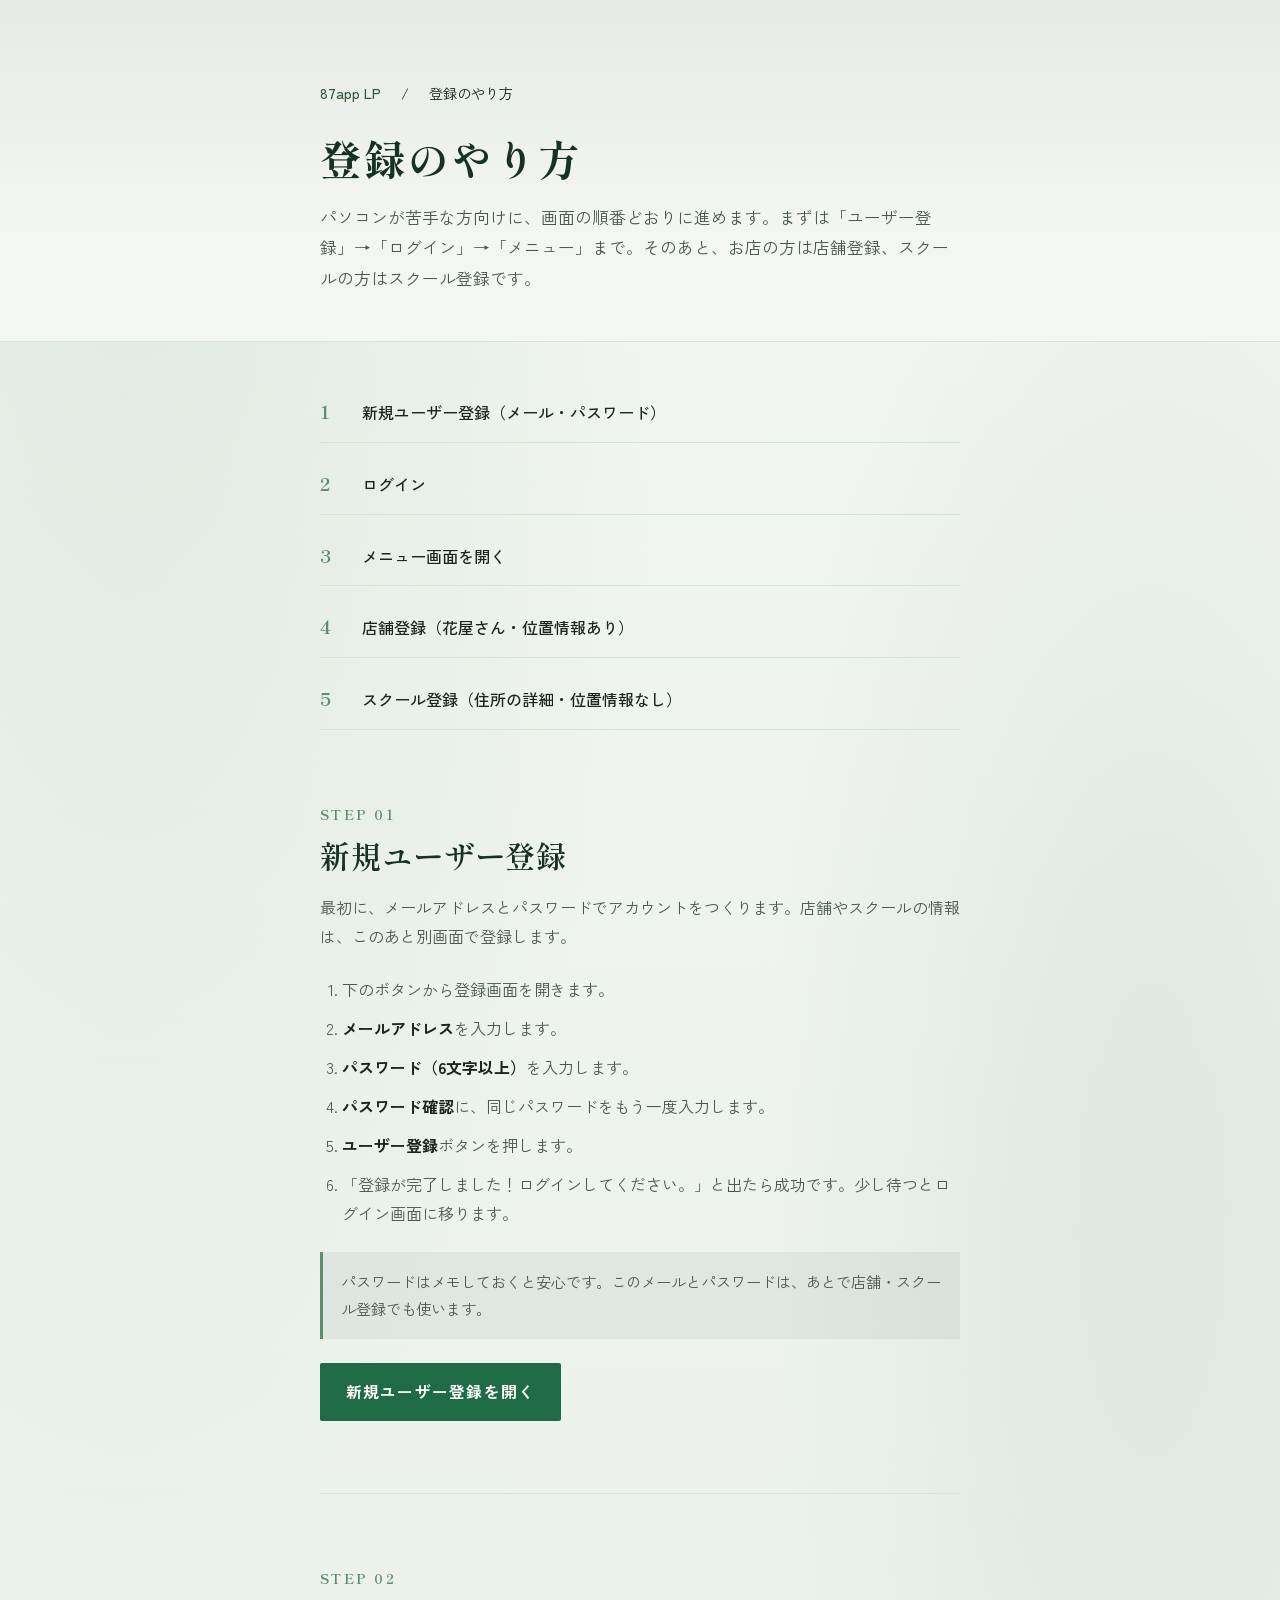
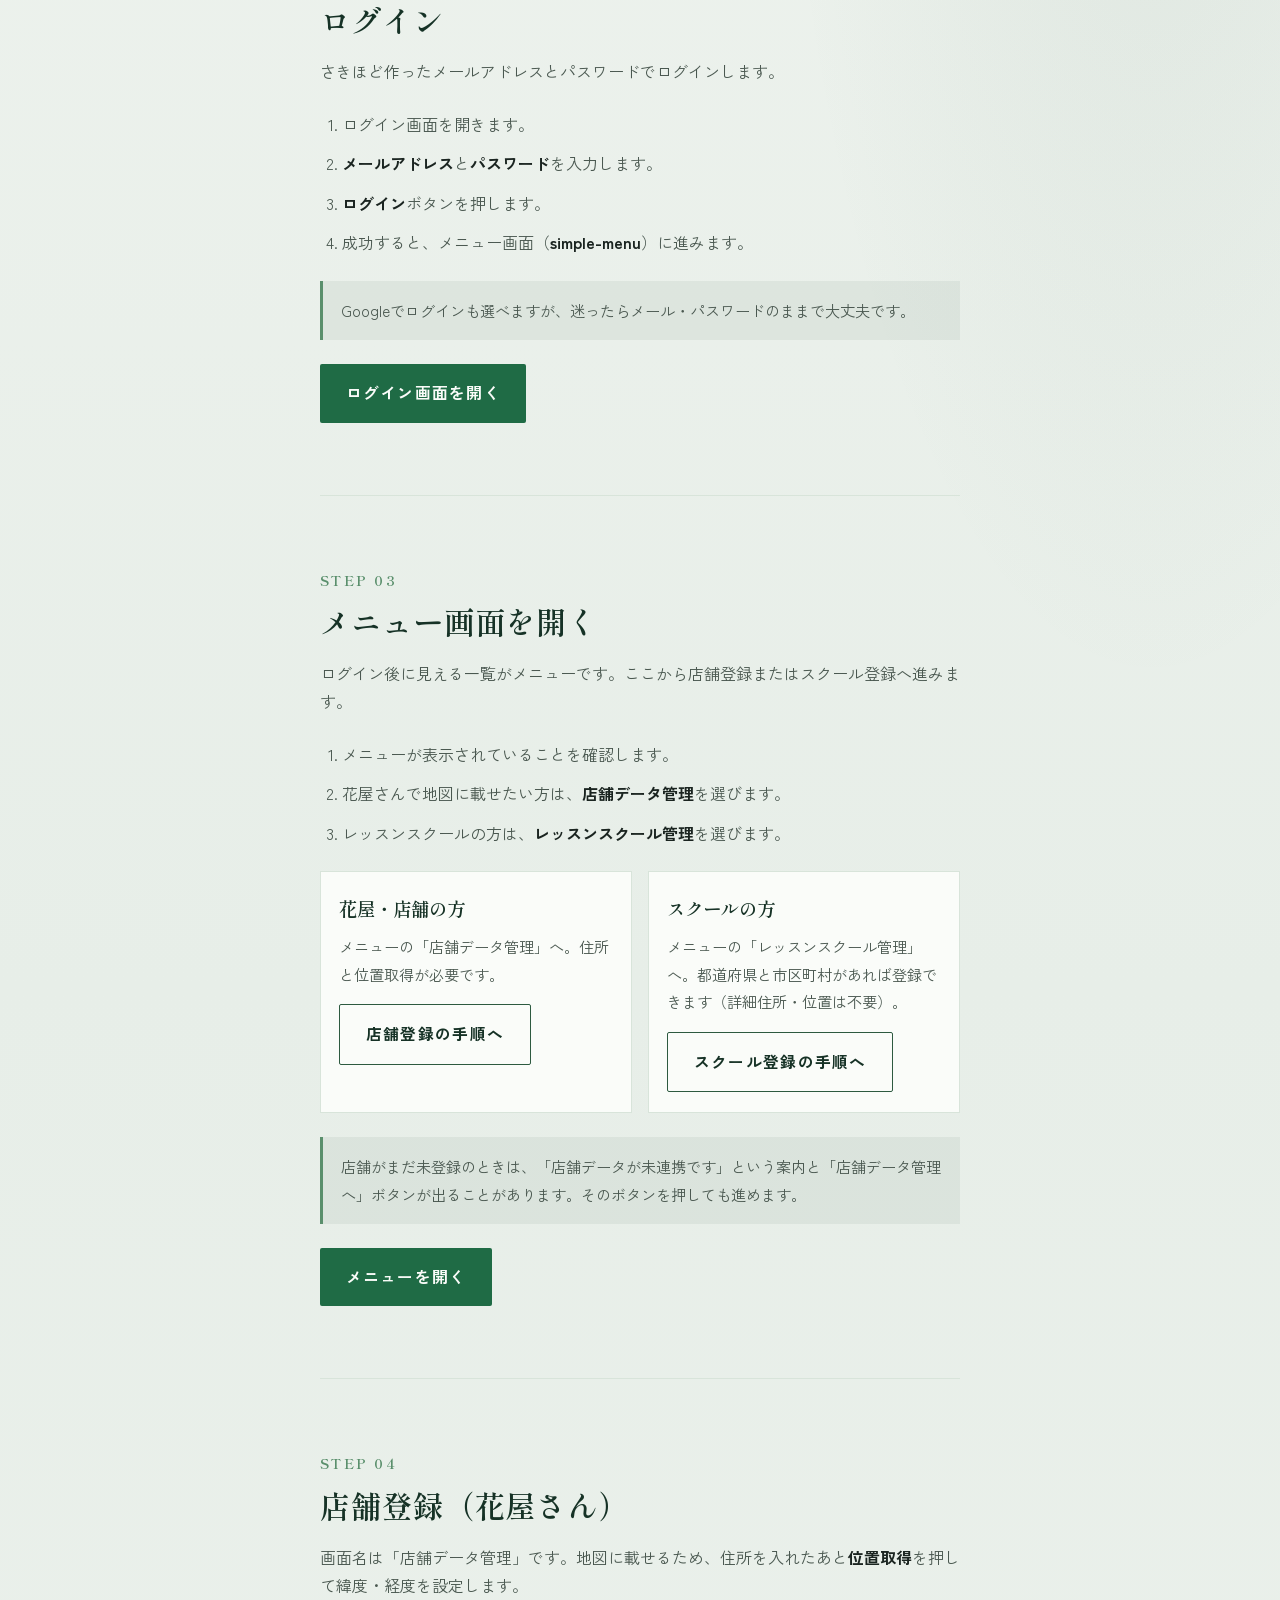
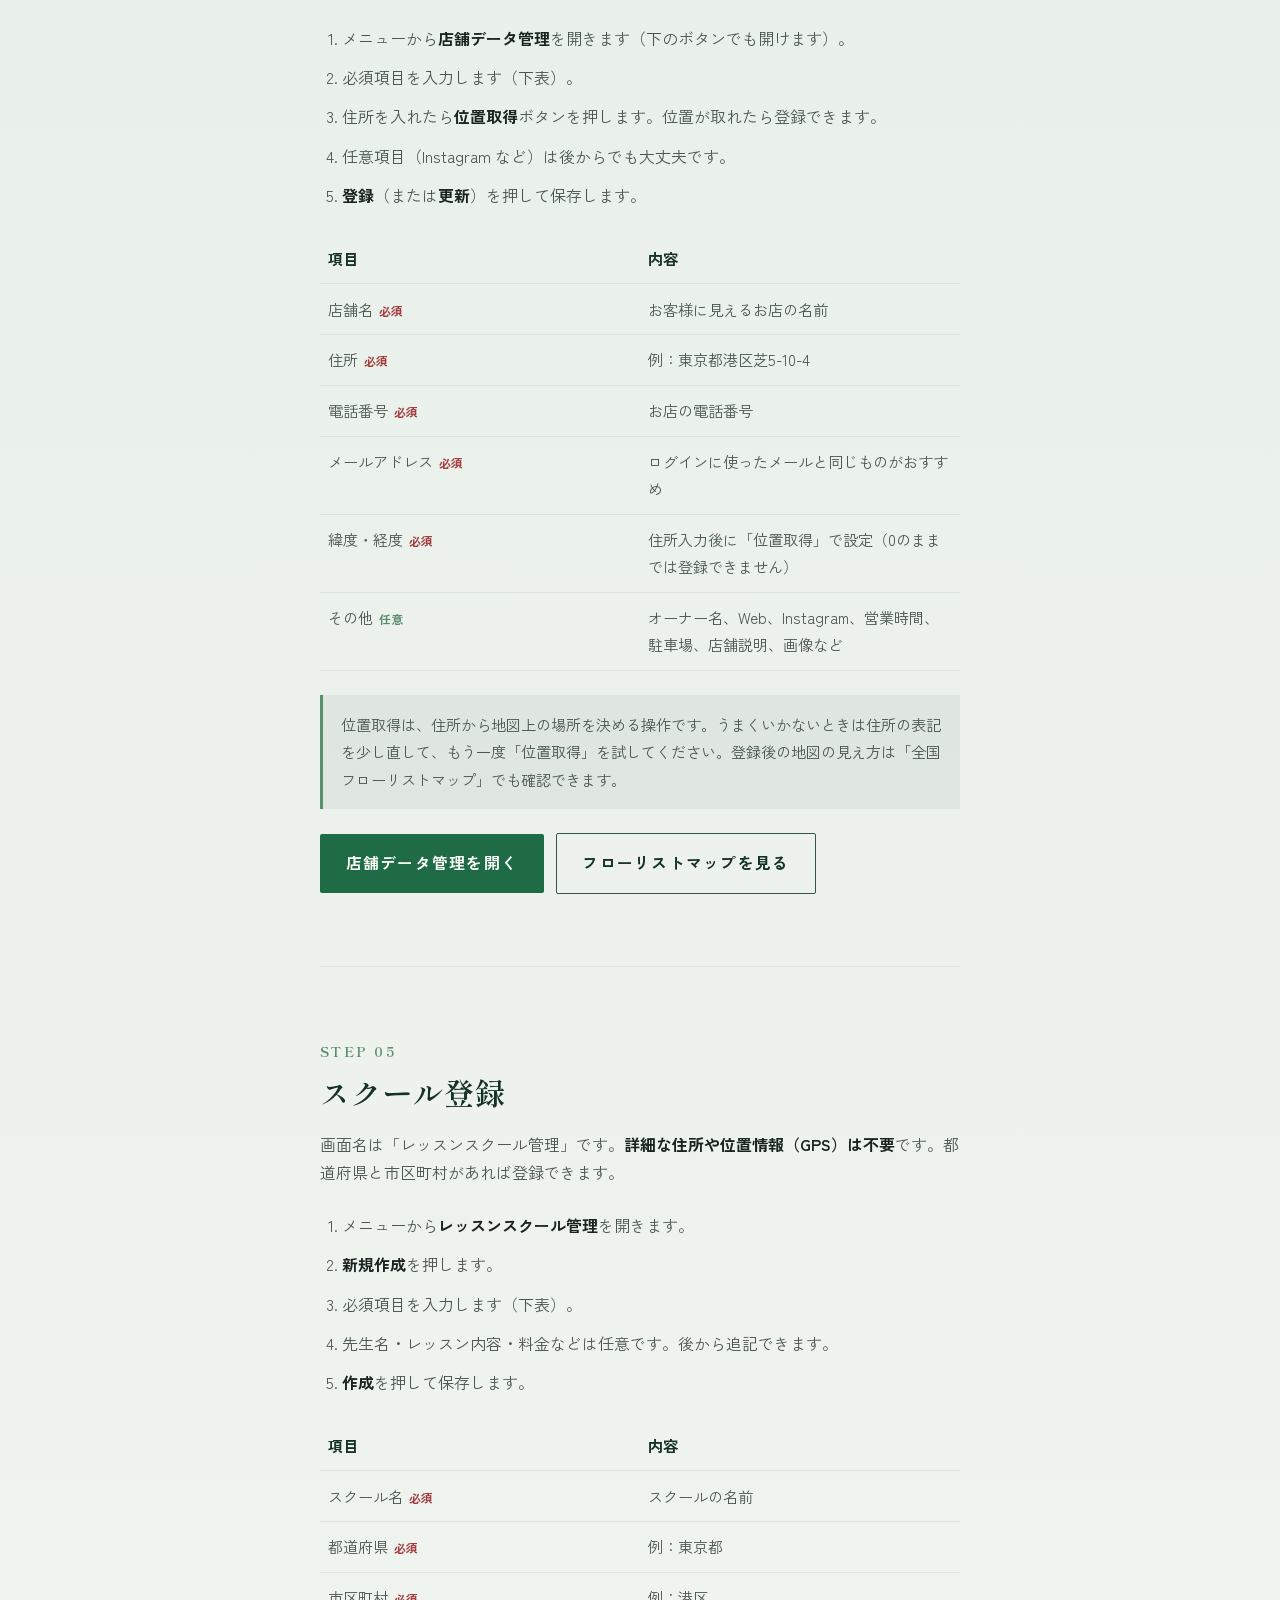
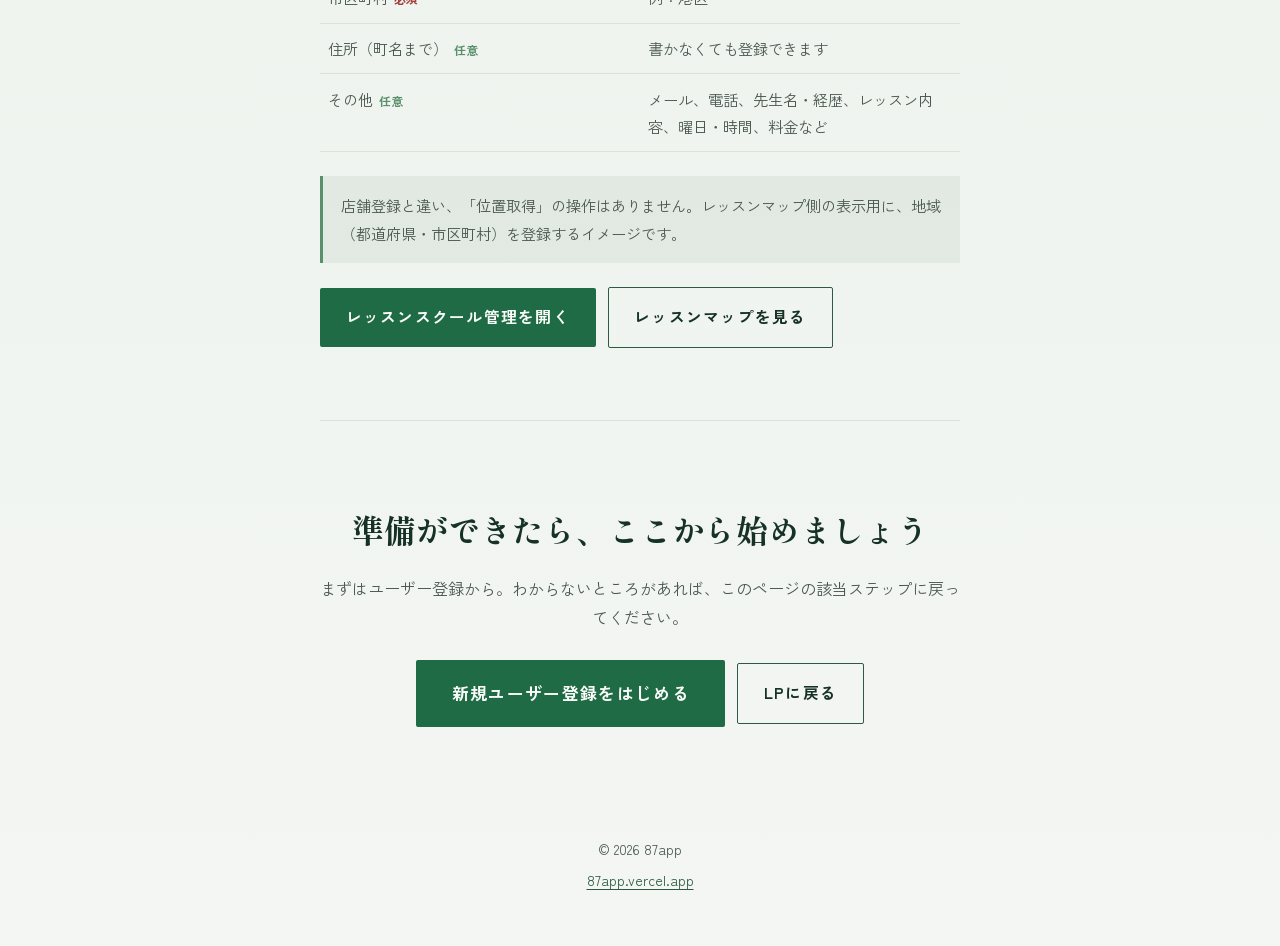
==== guide.html @ 414e5a06 "Add beginner-friendly registration guide page. Document signup, login, menu, store (with location), " ====
<!DOCTYPE html>
<html lang="ja">
<head>
  <meta charset="UTF-8">
  <meta name="viewport" content="width=device-width, initial-scale=1.0">
  <title>登録のやり方 — 87app</title>
  <meta name="description" content="87appの新規ユーザー登録、ログイン、店舗登録・スクール登録の手順を、画面の順番どおりにわかりやすく案内します。">
  <link rel="preconnect" href="https://fonts.googleapis.com">
  <link rel="preconnect" href="https://fonts.gstatic.com" crossorigin>
  <link href="https://fonts.googleapis.com/css2?family=Shippori+Mincho:wght@500;600;700&family=Zen+Kaku+Gothic+New:wght@400;500;700&display=swap" rel="stylesheet">
  <link rel="stylesheet" href="styles.css">
  <style>
    .guide-hero {
      padding: clamp(3rem, 8vw, 5rem) 0 clamp(2rem, 5vw, 3rem);
      background:
        linear-gradient(180deg, rgba(22, 50, 38, 0.06), transparent 70%),
        var(--paper);
      border-bottom: 1px solid var(--green-mist);
    }

    .guide-hero__inner {
      width: min(100% - 2.5rem, var(--max));
      margin: 0 auto;
    }

    .guide-nav {
      display: flex;
      flex-wrap: wrap;
      gap: 0.75rem 1.25rem;
      margin-bottom: 1.5rem;
      font-size: 0.9rem;
    }

    .guide-nav a {
      color: var(--green-mid);
      text-decoration: none;
      font-weight: 500;
    }

    .guide-nav a:hover {
      text-decoration: underline;
      text-underline-offset: 3px;
    }

    .guide-hero h1 {
      font-family: var(--font-display);
      font-size: clamp(1.8rem, 5vw, 2.6rem);
      font-weight: 700;
      color: var(--green-deep);
      letter-spacing: 0.04em;
      line-height: 1.35;
      margin: 0 0 1rem;
    }

    .guide-hero p {
      margin: 0;
      color: var(--ink-soft);
      font-size: 1.05rem;
    }

    .toc {
      width: min(100% - 2.5rem, var(--max));
      margin: 0 auto;
      padding: 2.5rem 0 0;
    }

    .toc ol {
      list-style: none;
      margin: 0;
      padding: 0;
      display: grid;
      gap: 0.65rem;
    }

    .toc a {
      display: flex;
      align-items: baseline;
      gap: 0.85rem;
      padding: 0.85rem 0;
      text-decoration: none;
      color: var(--ink);
      border-bottom: 1px solid var(--green-mist);
      font-weight: 500;
      transition: color 0.2s ease;
    }

    .toc a:hover {
      color: var(--green-mid);
    }

    .toc__num {
      font-family: var(--font-display);
      font-size: 1.15rem;
      font-weight: 700;
      color: var(--green-soft);
      min-width: 1.75rem;
    }

    .step {
      width: min(100% - 2.5rem, var(--max));
      margin: 0 auto;
      padding: clamp(3rem, 8vw, 4.5rem) 0;
      border-bottom: 1px solid var(--green-mist);
      scroll-margin-top: 1.5rem;
    }

    .step:last-of-type {
      border-bottom: none;
    }

    .step__num {
      font-family: var(--font-display);
      font-size: 0.85rem;
      font-weight: 700;
      letter-spacing: 0.18em;
      color: var(--green-soft);
      margin: 0 0 0.5rem;
    }

    .step__title {
      font-family: var(--font-display);
      font-size: clamp(1.45rem, 3.5vw, 1.9rem);
      font-weight: 600;
      color: var(--green-deep);
      letter-spacing: 0.03em;
      margin: 0 0 1rem;
      line-height: 1.4;
    }

    .step__lead {
      margin: 0 0 1.5rem;
      color: var(--ink-soft);
    }

    .step ol,
    .step ul {
      margin: 0 0 1.5rem;
      padding-left: 1.35rem;
      color: var(--ink-soft);
    }

    .step li {
      margin-bottom: 0.65rem;
    }

    .step li:last-child {
      margin-bottom: 0;
    }

    .step strong {
      color: var(--ink);
      font-weight: 700;
    }

    .note {
      margin: 0 0 1.5rem;
      padding: 1rem 1.15rem;
      background: rgba(45, 90, 64, 0.07);
      border-left: 3px solid var(--green-soft);
      color: var(--ink-soft);
      font-size: 0.95rem;
    }

    .note p {
      margin: 0;
    }

    .field-table {
      width: 100%;
      border-collapse: collapse;
      margin: 0 0 1.5rem;
      font-size: 0.95rem;
    }

    .field-table th,
    .field-table td {
      text-align: left;
      padding: 0.7rem 0.5rem;
      border-bottom: 1px solid var(--green-mist);
      vertical-align: top;
    }

    .field-table th {
      font-weight: 700;
      color: var(--green-deep);
      width: 38%;
    }

    .field-table td {
      color: var(--ink-soft);
    }

    .req {
      display: inline-block;
      margin-left: 0.35rem;
      font-size: 0.75rem;
      font-weight: 700;
      letter-spacing: 0.04em;
      color: #a13d3d;
    }

    .opt {
      display: inline-block;
      margin-left: 0.35rem;
      font-size: 0.75rem;
      font-weight: 700;
      letter-spacing: 0.04em;
      color: var(--green-soft);
    }

    .branch {
      display: grid;
      gap: 1rem;
      margin: 1.5rem 0;
    }

    @media (min-width: 640px) {
      .branch {
        grid-template-columns: 1fr 1fr;
      }
    }

    .branch__card {
      padding: 1.25rem 1.15rem;
      background: var(--white);
      border: 1px solid var(--green-mist);
    }

    .branch__card h3 {
      font-family: var(--font-display);
      font-size: 1.15rem;
      font-weight: 600;
      color: var(--green-deep);
      margin: 0 0 0.5rem;
    }

    .branch__card p {
      margin: 0 0 1rem;
      color: var(--ink-soft);
      font-size: 0.95rem;
    }

    .step__actions {
      display: flex;
      flex-wrap: wrap;
      gap: 0.75rem;
      align-items: center;
    }

    .guide-cta {
      width: min(100% - 2.5rem, var(--max));
      margin: 0 auto;
      padding: clamp(3rem, 8vw, 5rem) 0 4rem;
      text-align: center;
    }

    .guide-cta h2 {
      font-family: var(--font-display);
      font-size: clamp(1.5rem, 4vw, 2rem);
      color: var(--green-deep);
      margin: 0 0 1rem;
    }

    .guide-cta p {
      margin: 0 0 1.75rem;
      color: var(--ink-soft);
    }
  </style>
</head>
<body>
  <header class="guide-hero">
    <div class="guide-hero__inner">
      <nav class="guide-nav" aria-label="パンくず">
        <a href="index.html">87app LP</a>
        <span aria-hidden="true">/</span>
        <span>登録のやり方</span>
      </nav>
      <h1>登録のやり方</h1>
      <p>パソコンが苦手な方向けに、画面の順番どおりに進めます。まずは「ユーザー登録」→「ログイン」→「メニュー」まで。そのあと、お店の方は店舗登録、スクールの方はスクール登録です。</p>
    </div>
  </header>

  <nav class="toc" aria-label="目次">
    <ol>
      <li><a href="#step1"><span class="toc__num">1</span>新規ユーザー登録（メール・パスワード）</a></li>
      <li><a href="#step2"><span class="toc__num">2</span>ログイン</a></li>
      <li><a href="#step3"><span class="toc__num">3</span>メニュー画面を開く</a></li>
      <li><a href="#step4"><span class="toc__num">4</span>店舗登録（花屋さん・位置情報あり）</a></li>
      <li><a href="#step5"><span class="toc__num">5</span>スクール登録（住所の詳細・位置情報なし）</a></li>
    </ol>
  </nav>

  <main>
    <section class="step" id="step1">
      <p class="step__num">STEP 01</p>
      <h2 class="step__title">新規ユーザー登録</h2>
      <p class="step__lead">最初に、メールアドレスとパスワードでアカウントをつくります。店舗やスクールの情報は、このあと別画面で登録します。</p>
      <ol>
        <li>下のボタンから登録画面を開きます。</li>
        <li><strong>メールアドレス</strong>を入力します。</li>
        <li><strong>パスワード（6文字以上）</strong>を入力します。</li>
        <li><strong>パスワード確認</strong>に、同じパスワードをもう一度入力します。</li>
        <li><strong>ユーザー登録</strong>ボタンを押します。</li>
        <li>「登録が完了しました！ログインしてください。」と出たら成功です。少し待つとログイン画面に移ります。</li>
      </ol>
      <div class="note">
        <p>パスワードはメモしておくと安心です。このメールとパスワードは、あとで店舗・スクール登録でも使います。</p>
      </div>
      <div class="step__actions">
        <a class="btn btn--primary" href="https://87app.vercel.app/simple-signup" target="_blank" rel="noopener noreferrer">新規ユーザー登録を開く</a>
      </div>
    </section>

    <section class="step" id="step2">
      <p class="step__num">STEP 02</p>
      <h2 class="step__title">ログイン</h2>
      <p class="step__lead">さきほど作ったメールアドレスとパスワードでログインします。</p>
      <ol>
        <li>ログイン画面を開きます。</li>
        <li><strong>メールアドレス</strong>と<strong>パスワード</strong>を入力します。</li>
        <li><strong>ログイン</strong>ボタンを押します。</li>
        <li>成功すると、メニュー画面（<strong>simple-menu</strong>）に進みます。</li>
      </ol>
      <div class="note">
        <p>Googleでログインも選べますが、迷ったらメール・パスワードのままで大丈夫です。</p>
      </div>
      <div class="step__actions">
        <a class="btn btn--primary" href="https://87app.vercel.app/simple-login" target="_blank" rel="noopener noreferrer">ログイン画面を開く</a>
      </div>
    </section>

    <section class="step" id="step3">
      <p class="step__num">STEP 03</p>
      <h2 class="step__title">メニュー画面を開く</h2>
      <p class="step__lead">ログイン後に見える一覧がメニューです。ここから店舗登録またはスクール登録へ進みます。</p>
      <ol>
        <li>メニューが表示されていることを確認します。</li>
        <li>花屋さんで地図に載せたい方は、<strong>店舗データ管理</strong>を選びます。</li>
        <li>レッスンスクールの方は、<strong>レッスンスクール管理</strong>を選びます。</li>
      </ol>
      <div class="branch">
        <div class="branch__card">
          <h3>花屋・店舗の方</h3>
          <p>メニューの「店舗データ管理」へ。住所と位置取得が必要です。</p>
          <a class="btn btn--secondary" href="#step4">店舗登録の手順へ</a>
        </div>
        <div class="branch__card">
          <h3>スクールの方</h3>
          <p>メニューの「レッスンスクール管理」へ。都道府県と市区町村があれば登録できます（詳細住所・位置は不要）。</p>
          <a class="btn btn--secondary" href="#step5">スクール登録の手順へ</a>
        </div>
      </div>
      <div class="note">
        <p>店舗がまだ未登録のときは、「店舗データが未連携です」という案内と「店舗データ管理へ」ボタンが出ることがあります。そのボタンを押しても進めます。</p>
      </div>
      <div class="step__actions">
        <a class="btn btn--primary" href="https://87app.vercel.app/simple-menu" target="_blank" rel="noopener noreferrer">メニューを開く</a>
      </div>
    </section>

    <section class="step" id="step4">
      <p class="step__num">STEP 04</p>
      <h2 class="step__title">店舗登録（花屋さん）</h2>
      <p class="step__lead">画面名は「店舗データ管理」です。地図に載せるため、住所を入れたあと<strong>位置取得</strong>を押して緯度・経度を設定します。</p>
      <ol>
        <li>メニューから<strong>店舗データ管理</strong>を開きます（下のボタンでも開けます）。</li>
        <li>必須項目を入力します（下表）。</li>
        <li>住所を入れたら<strong>位置取得</strong>ボタンを押します。位置が取れたら登録できます。</li>
        <li>任意項目（Instagram など）は後からでも大丈夫です。</li>
        <li><strong>登録</strong>（または<strong>更新</strong>）を押して保存します。</li>
      </ol>
      <table class="field-table">
        <thead>
          <tr>
            <th>項目</th>
            <th>内容</th>
          </tr>
        </thead>
        <tbody>
          <tr>
            <td>店舗名<span class="req">必須</span></td>
            <td>お客様に見えるお店の名前</td>
          </tr>
          <tr>
            <td>住所<span class="req">必須</span></td>
            <td>例：東京都港区芝5-10-4</td>
          </tr>
          <tr>
            <td>電話番号<span class="req">必須</span></td>
            <td>お店の電話番号</td>
          </tr>
          <tr>
            <td>メールアドレス<span class="req">必須</span></td>
            <td>ログインに使ったメールと同じものがおすすめ</td>
          </tr>
          <tr>
            <td>緯度・経度<span class="req">必須</span></td>
            <td>住所入力後に「位置取得」で設定（0のままでは登録できません）</td>
          </tr>
          <tr>
            <td>その他<span class="opt">任意</span></td>
            <td>オーナー名、Web、Instagram、営業時間、駐車場、店舗説明、画像など</td>
          </tr>
        </tbody>
      </table>
      <div class="note">
        <p>位置取得は、住所から地図上の場所を決める操作です。うまくいかないときは住所の表記を少し直して、もう一度「位置取得」を試してください。登録後の地図の見え方は「全国フローリストマップ」でも確認できます。</p>
      </div>
      <div class="step__actions">
        <a class="btn btn--primary" href="https://87app.vercel.app/store-registration" target="_blank" rel="noopener noreferrer">店舗データ管理を開く</a>
        <a class="btn btn--secondary" href="https://87app.vercel.app/florist-map" target="_blank" rel="noopener noreferrer">フローリストマップを見る</a>
      </div>
    </section>

    <section class="step" id="step5">
      <p class="step__num">STEP 05</p>
      <h2 class="step__title">スクール登録</h2>
      <p class="step__lead">画面名は「レッスンスクール管理」です。<strong>詳細な住所や位置情報（GPS）は不要</strong>です。都道府県と市区町村があれば登録できます。</p>
      <ol>
        <li>メニューから<strong>レッスンスクール管理</strong>を開きます。</li>
        <li><strong>新規作成</strong>を押します。</li>
        <li>必須項目を入力します（下表）。</li>
        <li>先生名・レッスン内容・料金などは任意です。後から追記できます。</li>
        <li><strong>作成</strong>を押して保存します。</li>
      </ol>
      <table class="field-table">
        <thead>
          <tr>
            <th>項目</th>
            <th>内容</th>
          </tr>
        </thead>
        <tbody>
          <tr>
            <td>スクール名<span class="req">必須</span></td>
            <td>スクールの名前</td>
          </tr>
          <tr>
            <td>都道府県<span class="req">必須</span></td>
            <td>例：東京都</td>
          </tr>
          <tr>
            <td>市区町村<span class="req">必須</span></td>
            <td>例：港区</td>
          </tr>
          <tr>
            <td>住所（町名まで）<span class="opt">任意</span></td>
            <td>書かなくても登録できます</td>
          </tr>
          <tr>
            <td>その他<span class="opt">任意</span></td>
            <td>メール、電話、先生名・経歴、レッスン内容、曜日・時間、料金など</td>
          </tr>
        </tbody>
      </table>
      <div class="note">
        <p>店舗登録と違い、「位置取得」の操作はありません。レッスンマップ側の表示用に、地域（都道府県・市区町村）を登録するイメージです。</p>
      </div>
      <div class="step__actions">
        <a class="btn btn--primary" href="https://87app.vercel.app/lesson-school-management" target="_blank" rel="noopener noreferrer">レッスンスクール管理を開く</a>
        <a class="btn btn--secondary" href="https://87app.vercel.app/flower-lesson-map" target="_blank" rel="noopener noreferrer">レッスンマップを見る</a>
      </div>
    </section>

    <section class="guide-cta">
      <h2>準備ができたら、ここから始めましょう</h2>
      <p>まずはユーザー登録から。わからないところがあれば、このページの該当ステップに戻ってください。</p>
      <div class="step__actions" style="justify-content: center;">
        <a class="btn btn--primary btn--large" href="https://87app.vercel.app/simple-signup" target="_blank" rel="noopener noreferrer">新規ユーザー登録をはじめる</a>
        <a class="btn btn--secondary" href="index.html">LPに戻る</a>
      </div>
    </section>
  </main>

  <footer>
    <p>&copy; 2026 87app</p>
    <p><a href="https://87app.vercel.app/" target="_blank" rel="noopener noreferrer">87app.vercel.app</a></p>
  </footer>
</body>
</html>
---- styles.css ----
:root {
  --green-deep: #163226;
  --green-mid: #2d5a40;
  --green-soft: #5a8f6c;
  --green-mist: #d8e4da;
  --ink: #1a2420;
  --ink-soft: #4a5850;
  --paper: #f3f6f2;
  --paper-warm: #e7eee8;
  --white: #fafcf9;
  --cta: #1f6b45;
  --cta-hover: #185536;
  --font-display: "Shippori Mincho", "Hiragino Mincho ProN", serif;
  --font-body: "Zen Kaku Gothic New", "Hiragino Sans", sans-serif;
  --max: 40rem;
  --wide: 68rem;
}

*, *::before, *::after { box-sizing: border-box; }

html {
  scroll-behavior: smooth;
}

body {
  margin: 0;
  color: var(--ink);
  background:
    radial-gradient(ellipse 80% 50% at 10% 0%, rgba(90, 143, 108, 0.12), transparent 55%),
    radial-gradient(ellipse 60% 40% at 90% 20%, rgba(45, 90, 64, 0.08), transparent 50%),
    linear-gradient(180deg, var(--paper) 0%, var(--paper-warm) 45%, var(--paper) 100%);
  font-family: var(--font-body);
  font-weight: 400;
  line-height: 1.8;
  -webkit-font-smoothing: antialiased;
}

img {
  max-width: 100%;
  height: auto;
  display: block;
}

a {
  color: inherit;
}

.btn {
  display: inline-flex;
  align-items: center;
  justify-content: center;
  gap: 0.5rem;
  padding: 0.95rem 1.6rem;
  border-radius: 2px;
  font-family: var(--font-body);
  font-size: 0.98rem;
  font-weight: 700;
  letter-spacing: 0.08em;
  text-decoration: none;
  transition: background 0.25s ease, color 0.25s ease, transform 0.25s ease;
  border: none;
  cursor: pointer;
}

.btn--primary {
  background: var(--cta);
  color: var(--white);
}

.btn--primary:hover {
  background: var(--cta-hover);
  transform: translateY(-2px);
}

.btn--ghost {
  background: transparent;
  color: var(--white);
  border: 1px solid rgba(255, 255, 255, 0.55);
  margin-left: 0.75rem;
}

.btn--ghost:hover {
  background: rgba(255, 255, 255, 0.1);
}

.btn--large {
  padding: 1.15rem 2.2rem;
  font-size: 1.05rem;
}

.btn--secondary {
  background: transparent;
  color: var(--green-deep);
  border: 1px solid var(--green-mid);
}

.btn--secondary:hover {
  background: rgba(45, 90, 64, 0.08);
  transform: translateY(-2px);
}

.section {
  width: min(100% - 2.5rem, var(--max));
  margin: 0 auto;
  padding: clamp(4rem, 10vw, 6.5rem) 0;
}

.section--wide {
  width: min(100% - 2.5rem, var(--wide));
}

.section__label {
  font-size: 0.78rem;
  font-weight: 700;
  letter-spacing: 0.22em;
  text-transform: uppercase;
  color: var(--green-soft);
  margin: 0 0 0.75rem;
}

.section__title {
  font-family: var(--font-display);
  font-size: clamp(1.65rem, 4vw, 2.35rem);
  font-weight: 600;
  line-height: 1.45;
  letter-spacing: 0.04em;
  margin: 0 0 1.5rem;
  color: var(--green-deep);
}

.section__body p {
  margin: 0 0 1.15rem;
  color: var(--ink-soft);
  font-size: 1.02rem;
}

.section__body p:last-child {
  margin-bottom: 0;
}

.reveal {
  opacity: 0;
  transform: translateY(1.5rem);
  transition: opacity 0.9s cubic-bezier(0.22, 1, 0.36, 1), transform 0.9s cubic-bezier(0.22, 1, 0.36, 1);
}

.reveal.is-visible {
  opacity: 1;
  transform: translateY(0);
}

footer {
  padding: 2.5rem 1.25rem 3rem;
  text-align: center;
  color: var(--ink-soft);
  font-size: 0.88rem;
}

footer a {
  color: var(--green-mid);
  text-decoration: underline;
  text-underline-offset: 3px;
}

footer p {
  margin: 0.35rem 0;
}

@media (prefers-reduced-motion: reduce) {
  html { scroll-behavior: auto; }
  .reveal {
    animation: none !important;
    transition: none !important;
    opacity: 1 !important;
    transform: none !important;
  }
}
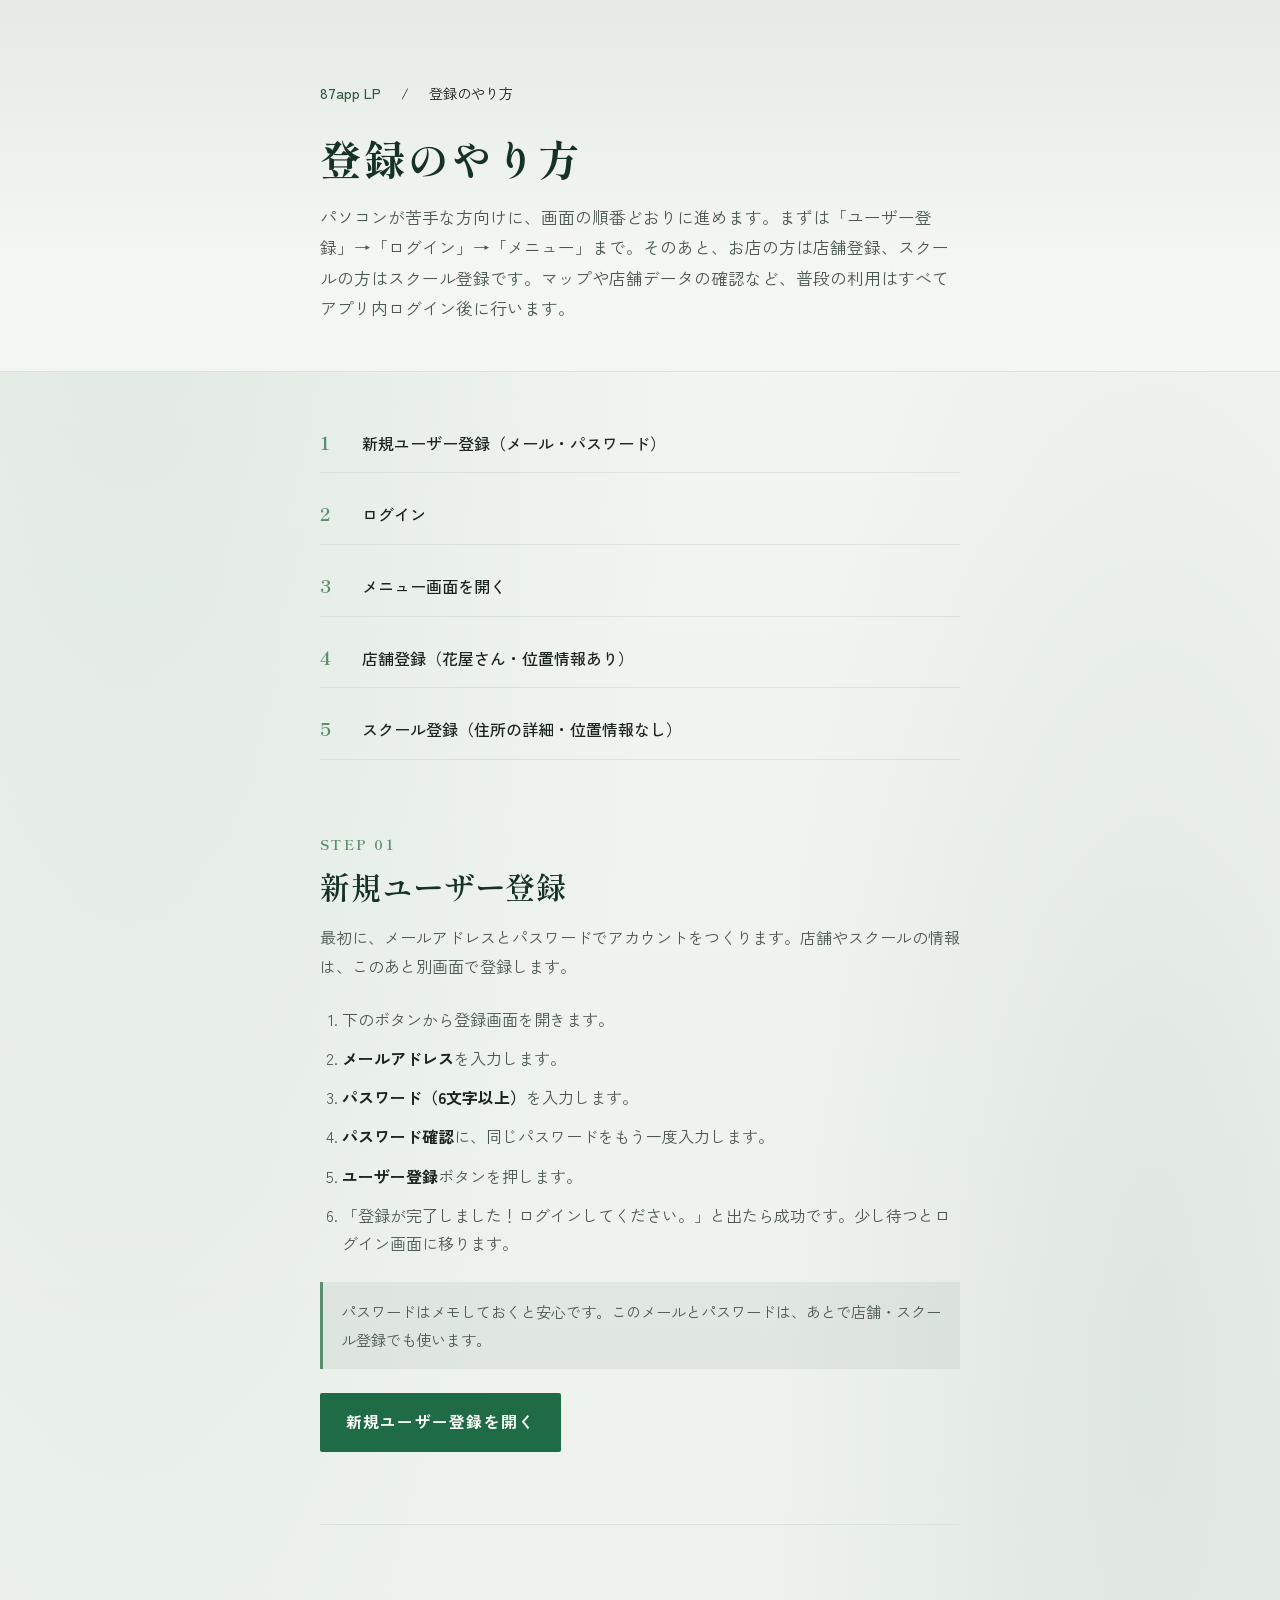
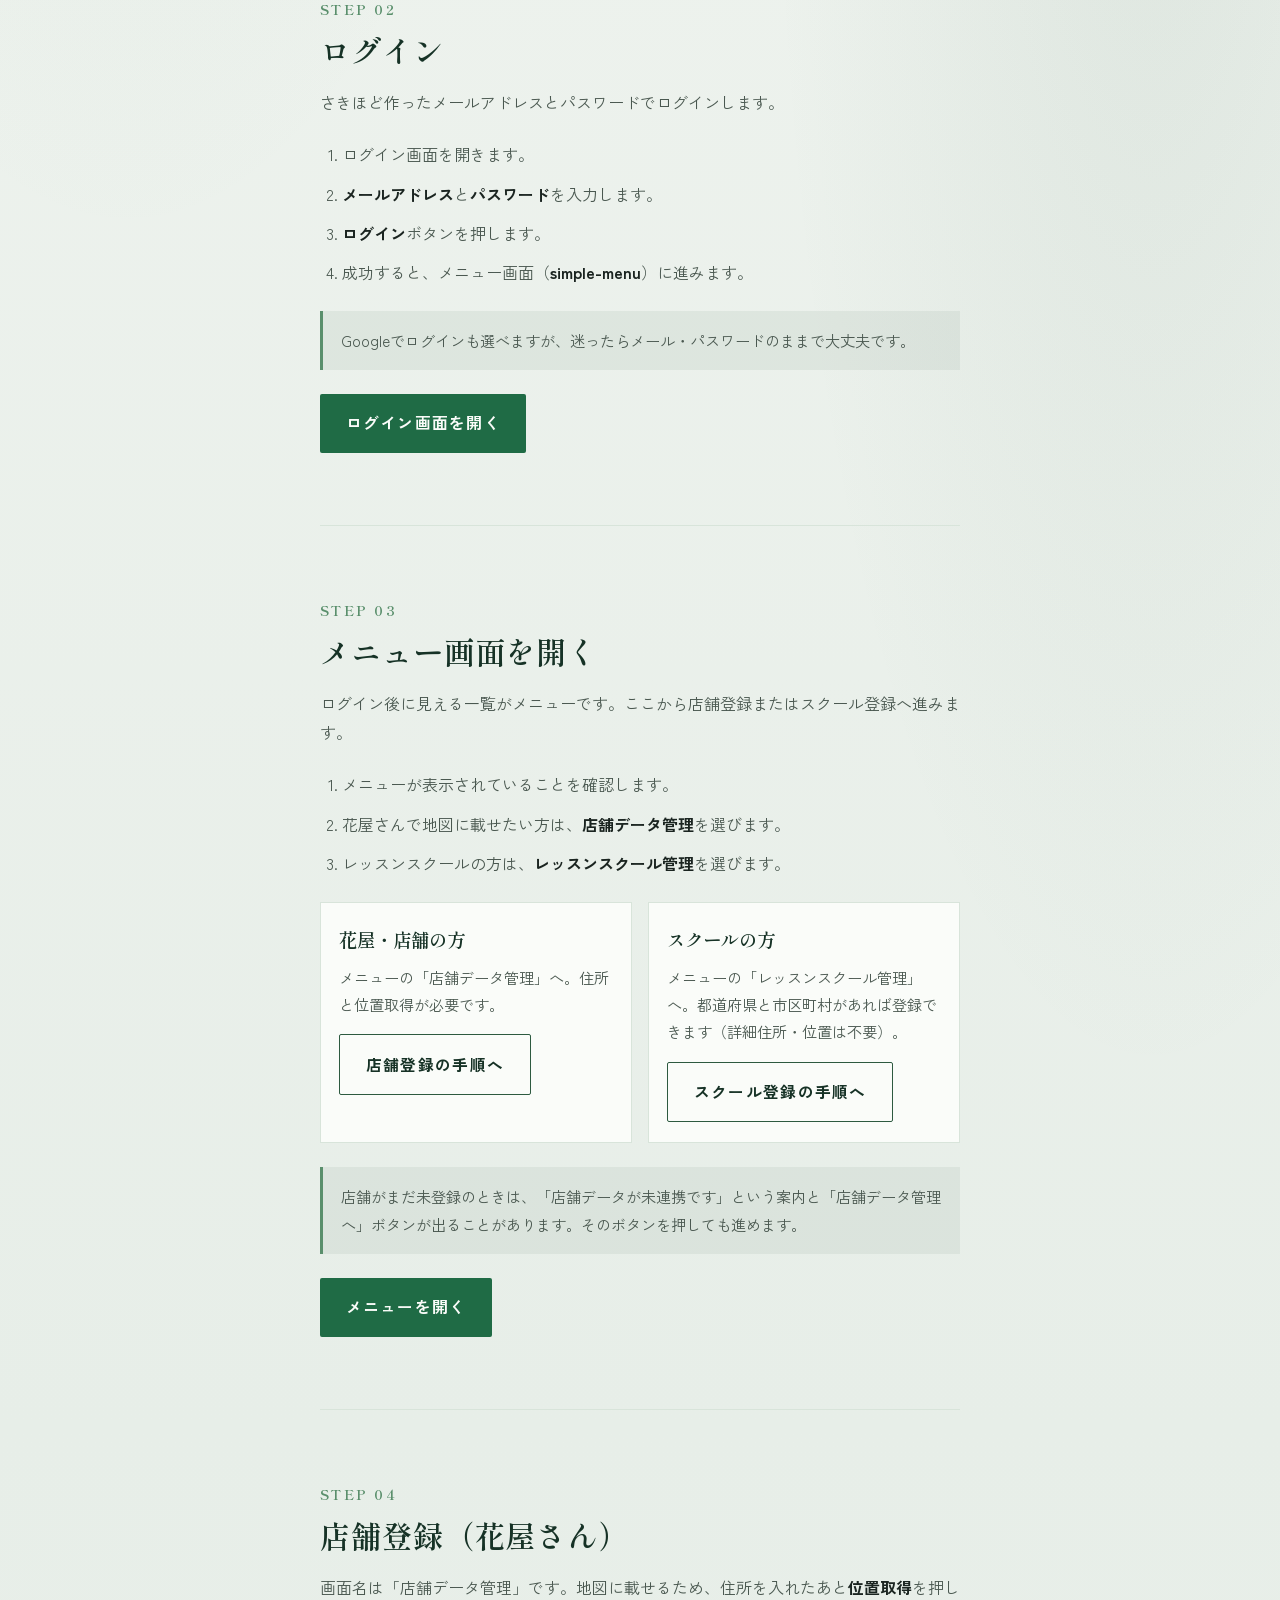
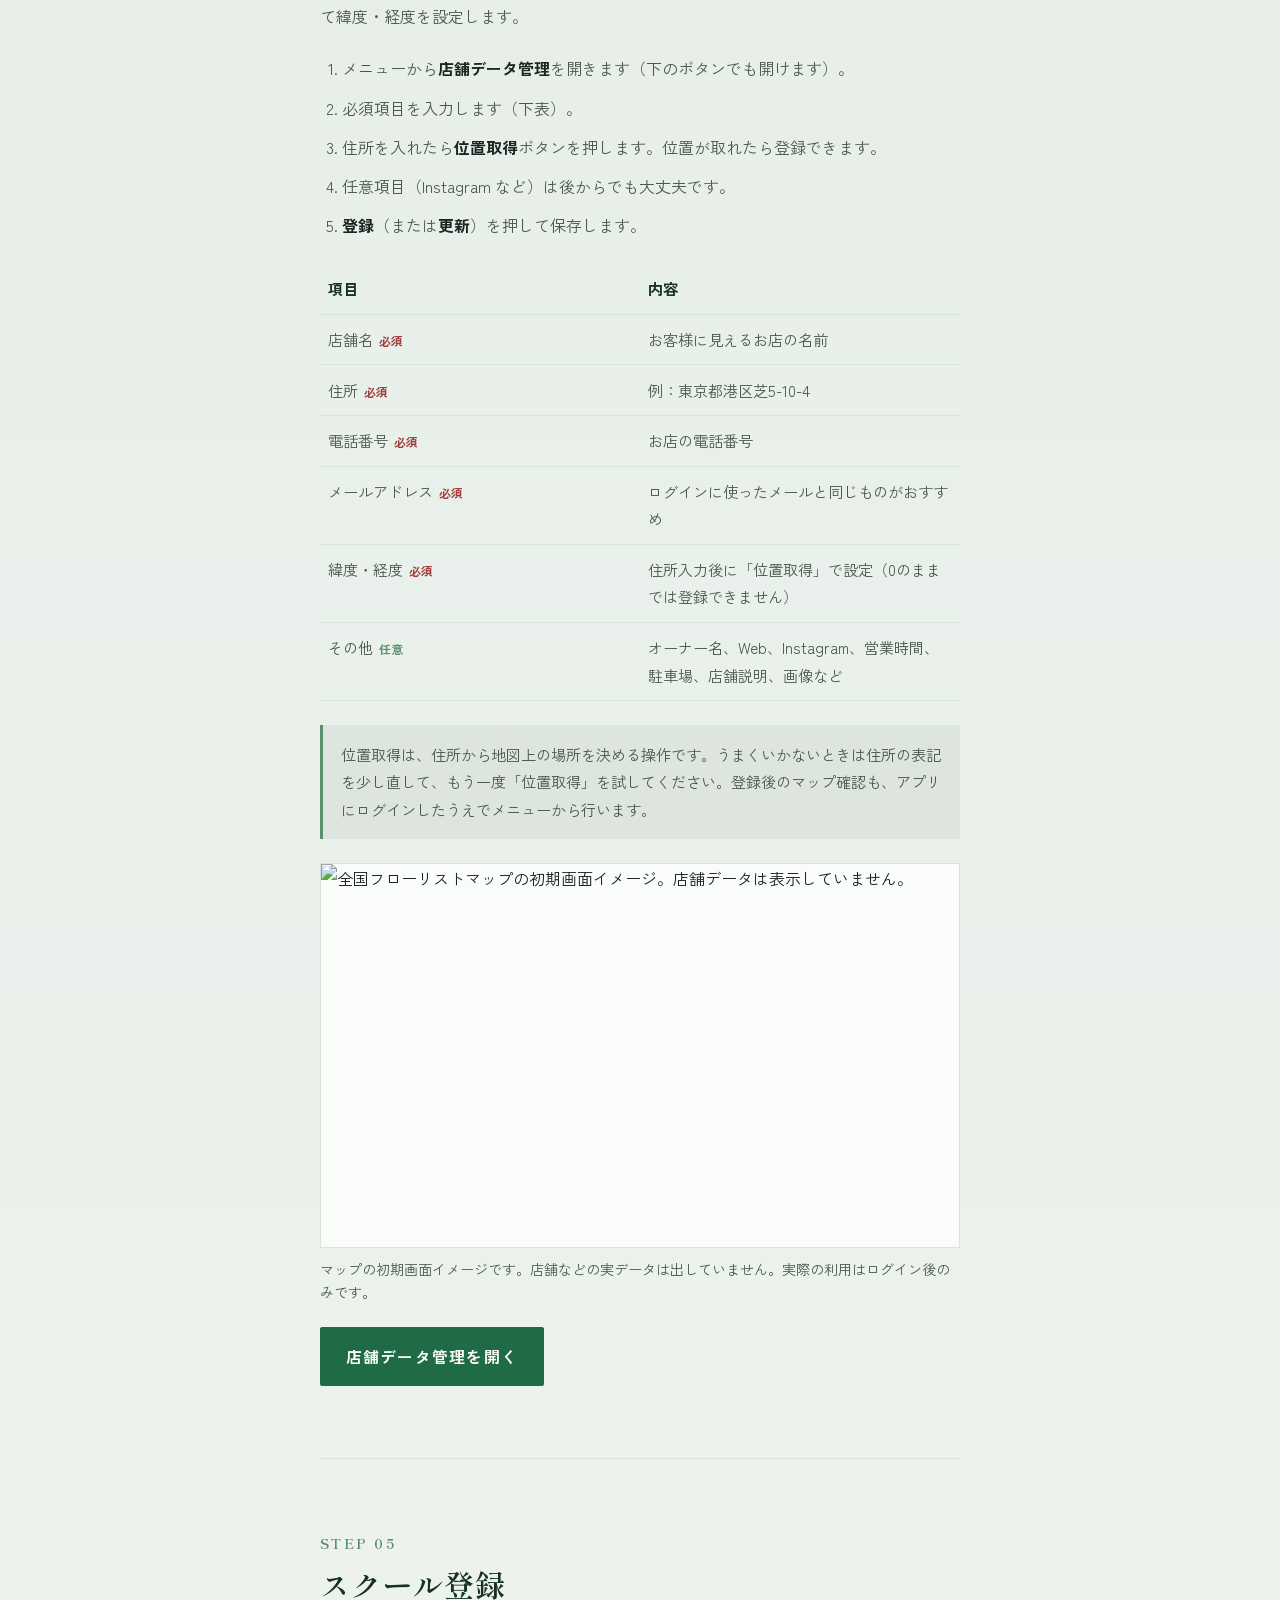
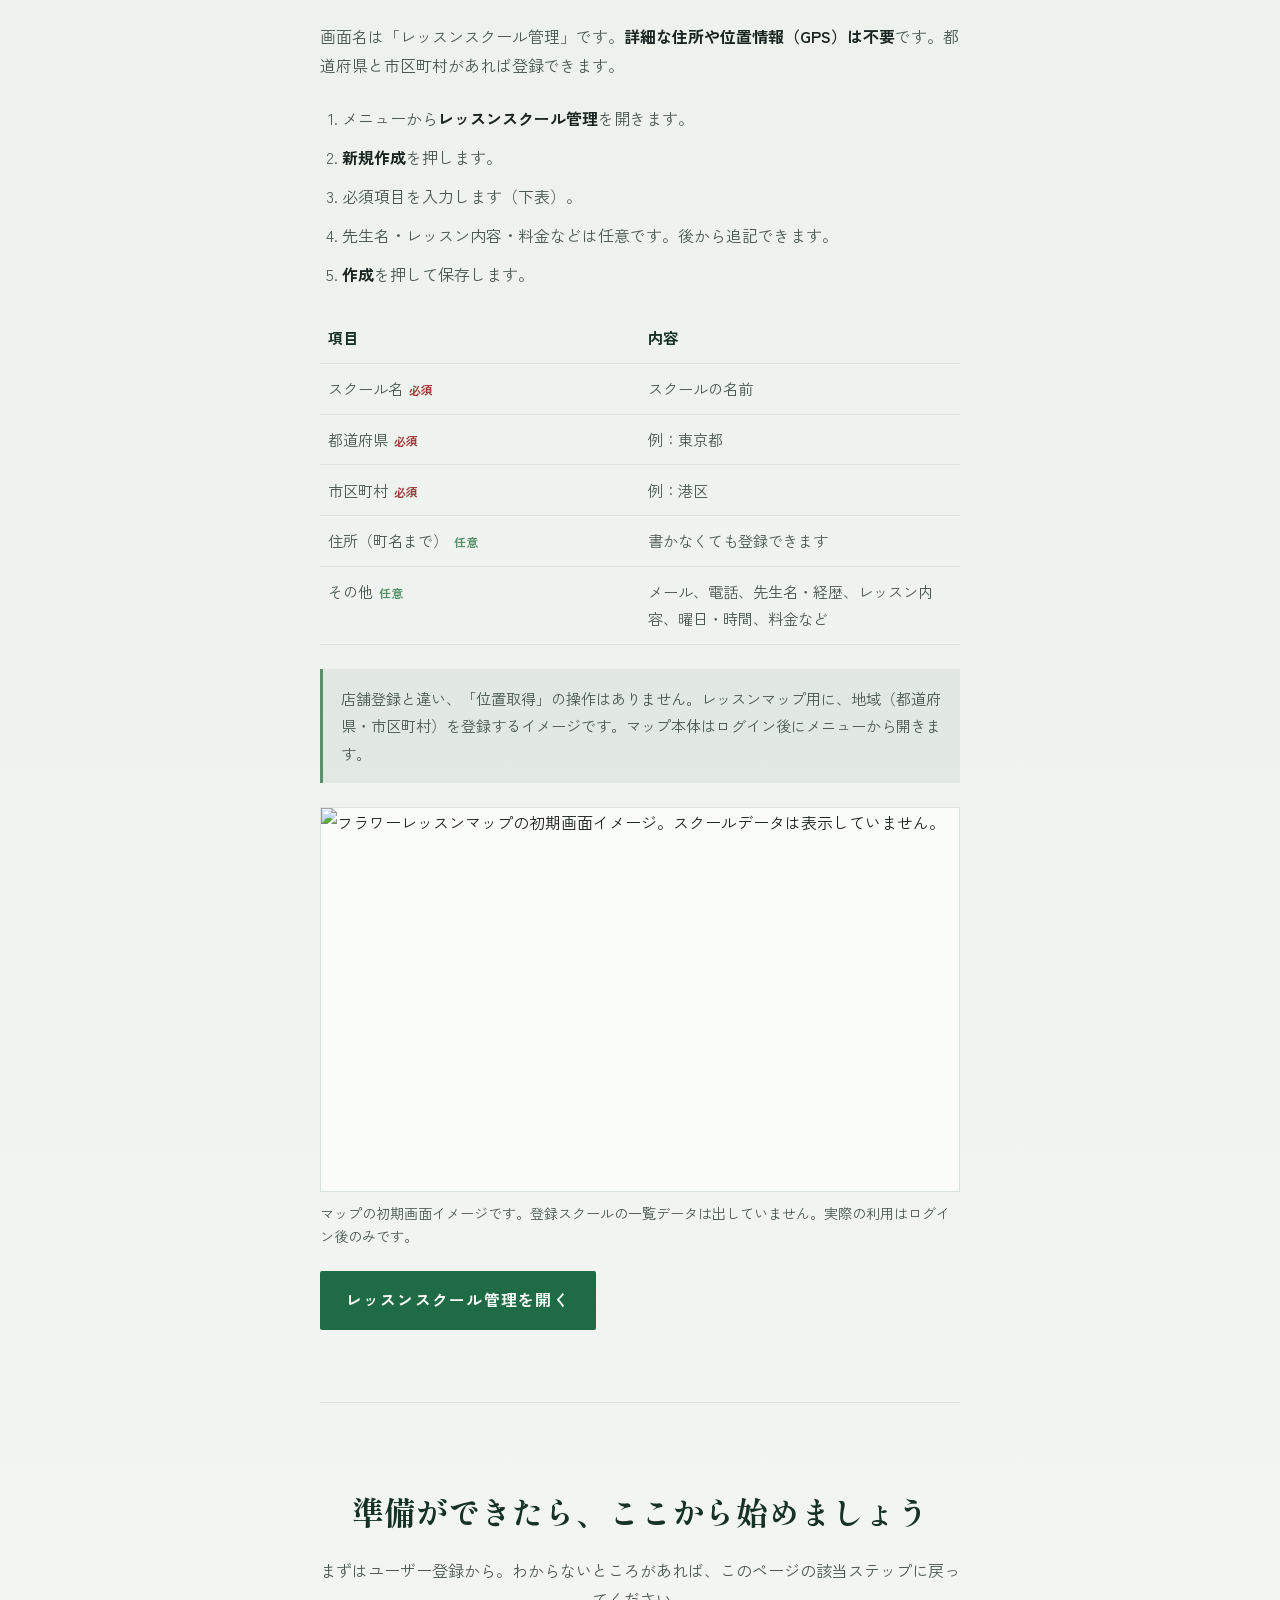
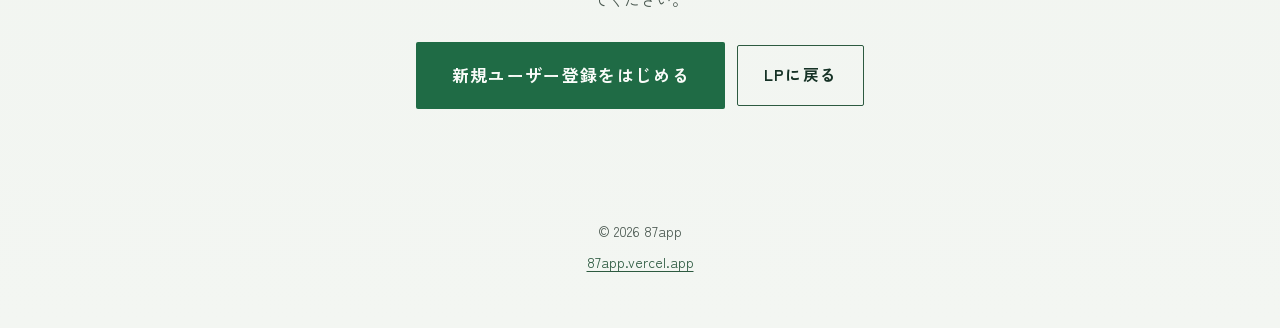
==== commit 69a754b4: "Keep maps private: show only initial-state mockups on the LP. Remove live florist/lesson map links s" ====
--- a/guide.html
+++ b/guide.html
@@ -247,6 +247,24 @@
       align-items: center;
     }
 
+    .map-preview {
+      margin: 0 0 1.5rem;
+      padding: 0;
+    }
+
+    .map-preview img {
+      width: 100%;
+      border: 1px solid var(--green-mist);
+      background: var(--white);
+    }
+
+    .map-preview figcaption {
+      margin-top: 0.65rem;
+      font-size: 0.88rem;
+      color: var(--ink-soft);
+      line-height: 1.6;
+    }
+
     .guide-cta {
       width: min(100% - 2.5rem, var(--max));
       margin: 0 auto;
@@ -276,7 +294,7 @@
         <span>登録のやり方</span>
       </nav>
       <h1>登録のやり方</h1>
-      <p>パソコンが苦手な方向けに、画面の順番どおりに進めます。まずは「ユーザー登録」→「ログイン」→「メニュー」まで。そのあと、お店の方は店舗登録、スクールの方はスクール登録です。</p>
+      <p>パソコンが苦手な方向けに、画面の順番どおりに進めます。まずは「ユーザー登録」→「ログイン」→「メニュー」まで。そのあと、お店の方は店舗登録、スクールの方はスクール登録です。マップや店舗データの確認など、普段の利用はすべてアプリ内ログイン後に行います。</p>
     </div>
   </header>
 
@@ -404,11 +422,14 @@
         </tbody>
       </table>
       <div class="note">
-        <p>位置取得は、住所から地図上の場所を決める操作です。うまくいかないときは住所の表記を少し直して、もう一度「位置取得」を試してください。登録後の地図の見え方は「全国フローリストマップ」でも確認できます。</p>
-      </div>
+        <p>位置取得は、住所から地図上の場所を決める操作です。うまくいかないときは住所の表記を少し直して、もう一度「位置取得」を試してください。登録後のマップ確認も、アプリにログインしたうえでメニューから行います。</p>
+      </div>
+      <figure class="map-preview">
+        <img src="assets/map-florist-initial.svg" alt="全国フローリストマップの初期画面イメージ。店舗データは表示していません。" width="1200" height="720">
+        <figcaption>マップの初期画面イメージです。店舗などの実データは出していません。実際の利用はログイン後のみです。</figcaption>
+      </figure>
       <div class="step__actions">
         <a class="btn btn--primary" href="https://87app.vercel.app/store-registration" target="_blank" rel="noopener noreferrer">店舗データ管理を開く</a>
-        <a class="btn btn--secondary" href="https://87app.vercel.app/florist-map" target="_blank" rel="noopener noreferrer">フローリストマップを見る</a>
       </div>
     </section>
 
@@ -454,11 +475,14 @@
         </tbody>
       </table>
       <div class="note">
-        <p>店舗登録と違い、「位置取得」の操作はありません。レッスンマップ側の表示用に、地域（都道府県・市区町村）を登録するイメージです。</p>
-      </div>
+        <p>店舗登録と違い、「位置取得」の操作はありません。レッスンマップ用に、地域（都道府県・市区町村）を登録するイメージです。マップ本体はログイン後にメニューから開きます。</p>
+      </div>
+      <figure class="map-preview">
+        <img src="assets/map-lesson-initial.svg" alt="フラワーレッスンマップの初期画面イメージ。スクールデータは表示していません。" width="1200" height="720">
+        <figcaption>マップの初期画面イメージです。登録スクールの一覧データは出していません。実際の利用はログイン後のみです。</figcaption>
+      </figure>
       <div class="step__actions">
         <a class="btn btn--primary" href="https://87app.vercel.app/lesson-school-management" target="_blank" rel="noopener noreferrer">レッスンスクール管理を開く</a>
-        <a class="btn btn--secondary" href="https://87app.vercel.app/flower-lesson-map" target="_blank" rel="noopener noreferrer">レッスンマップを見る</a>
       </div>
     </section>
 
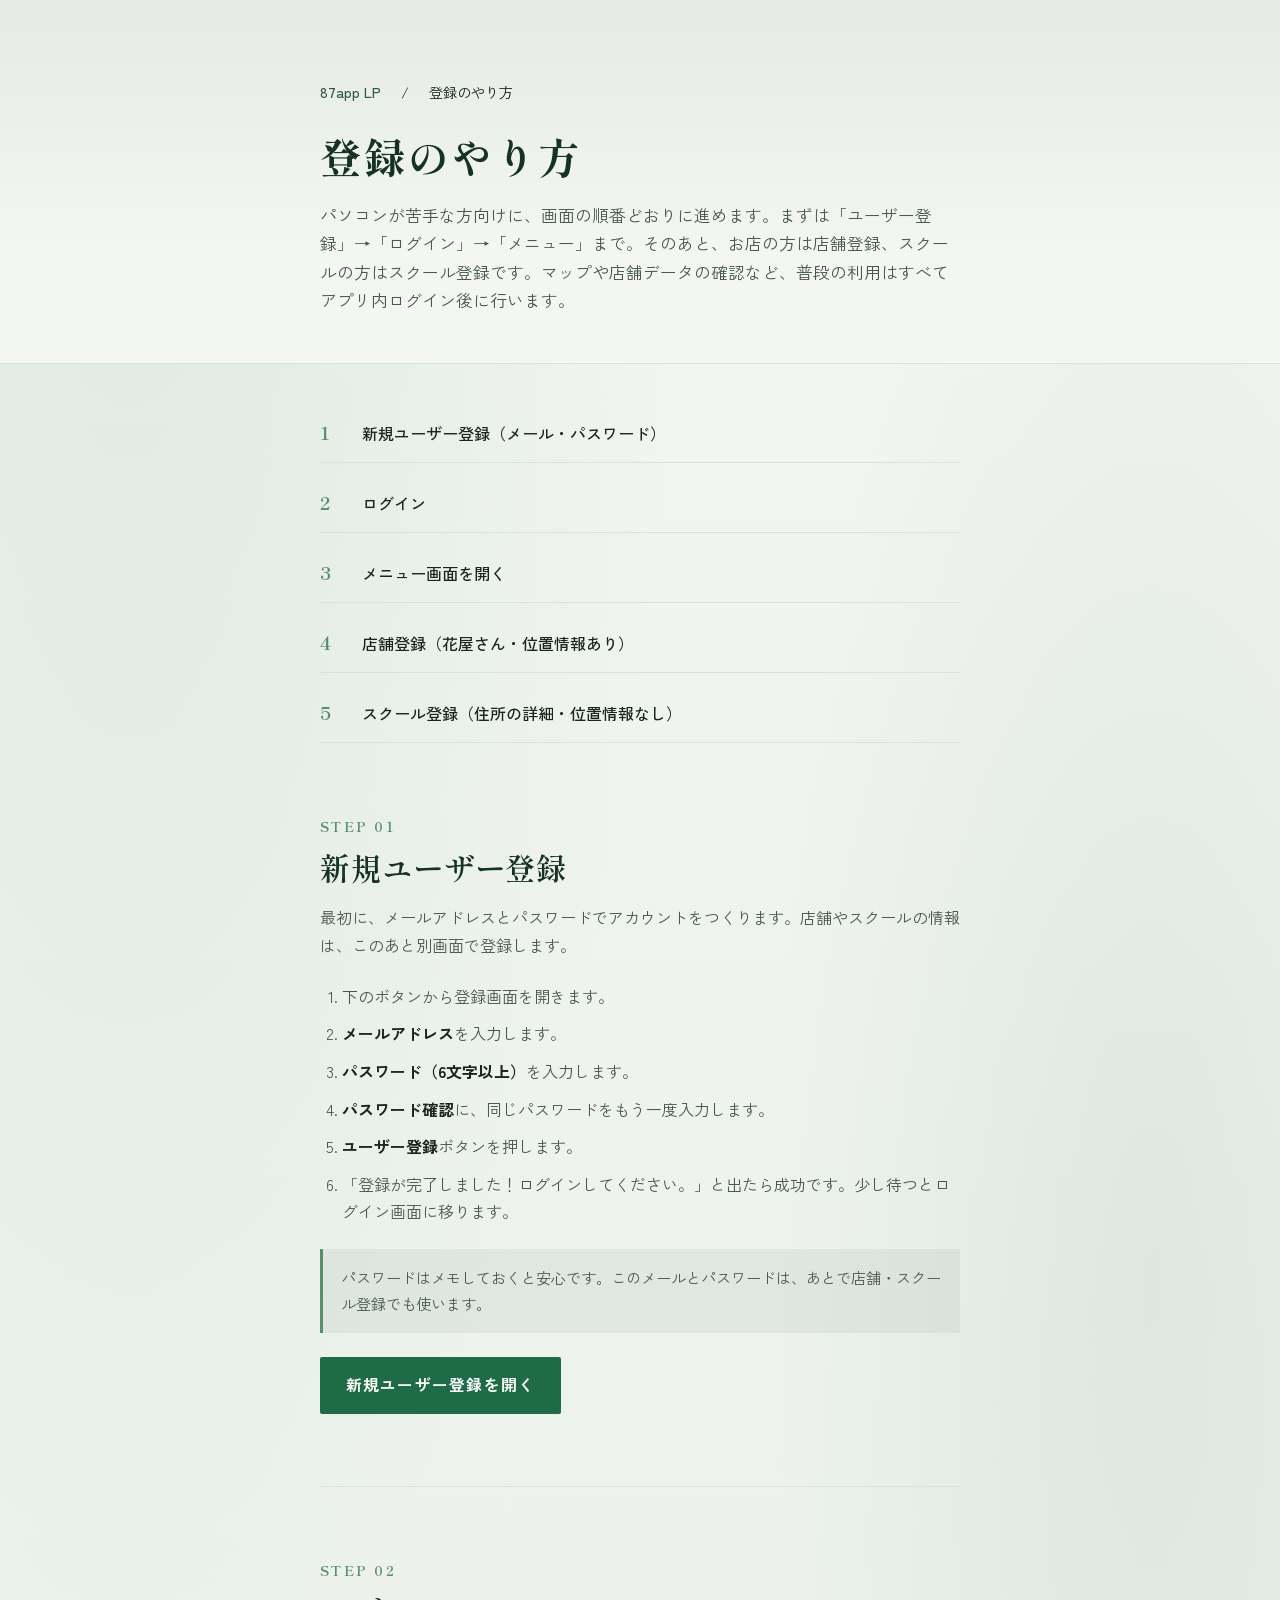
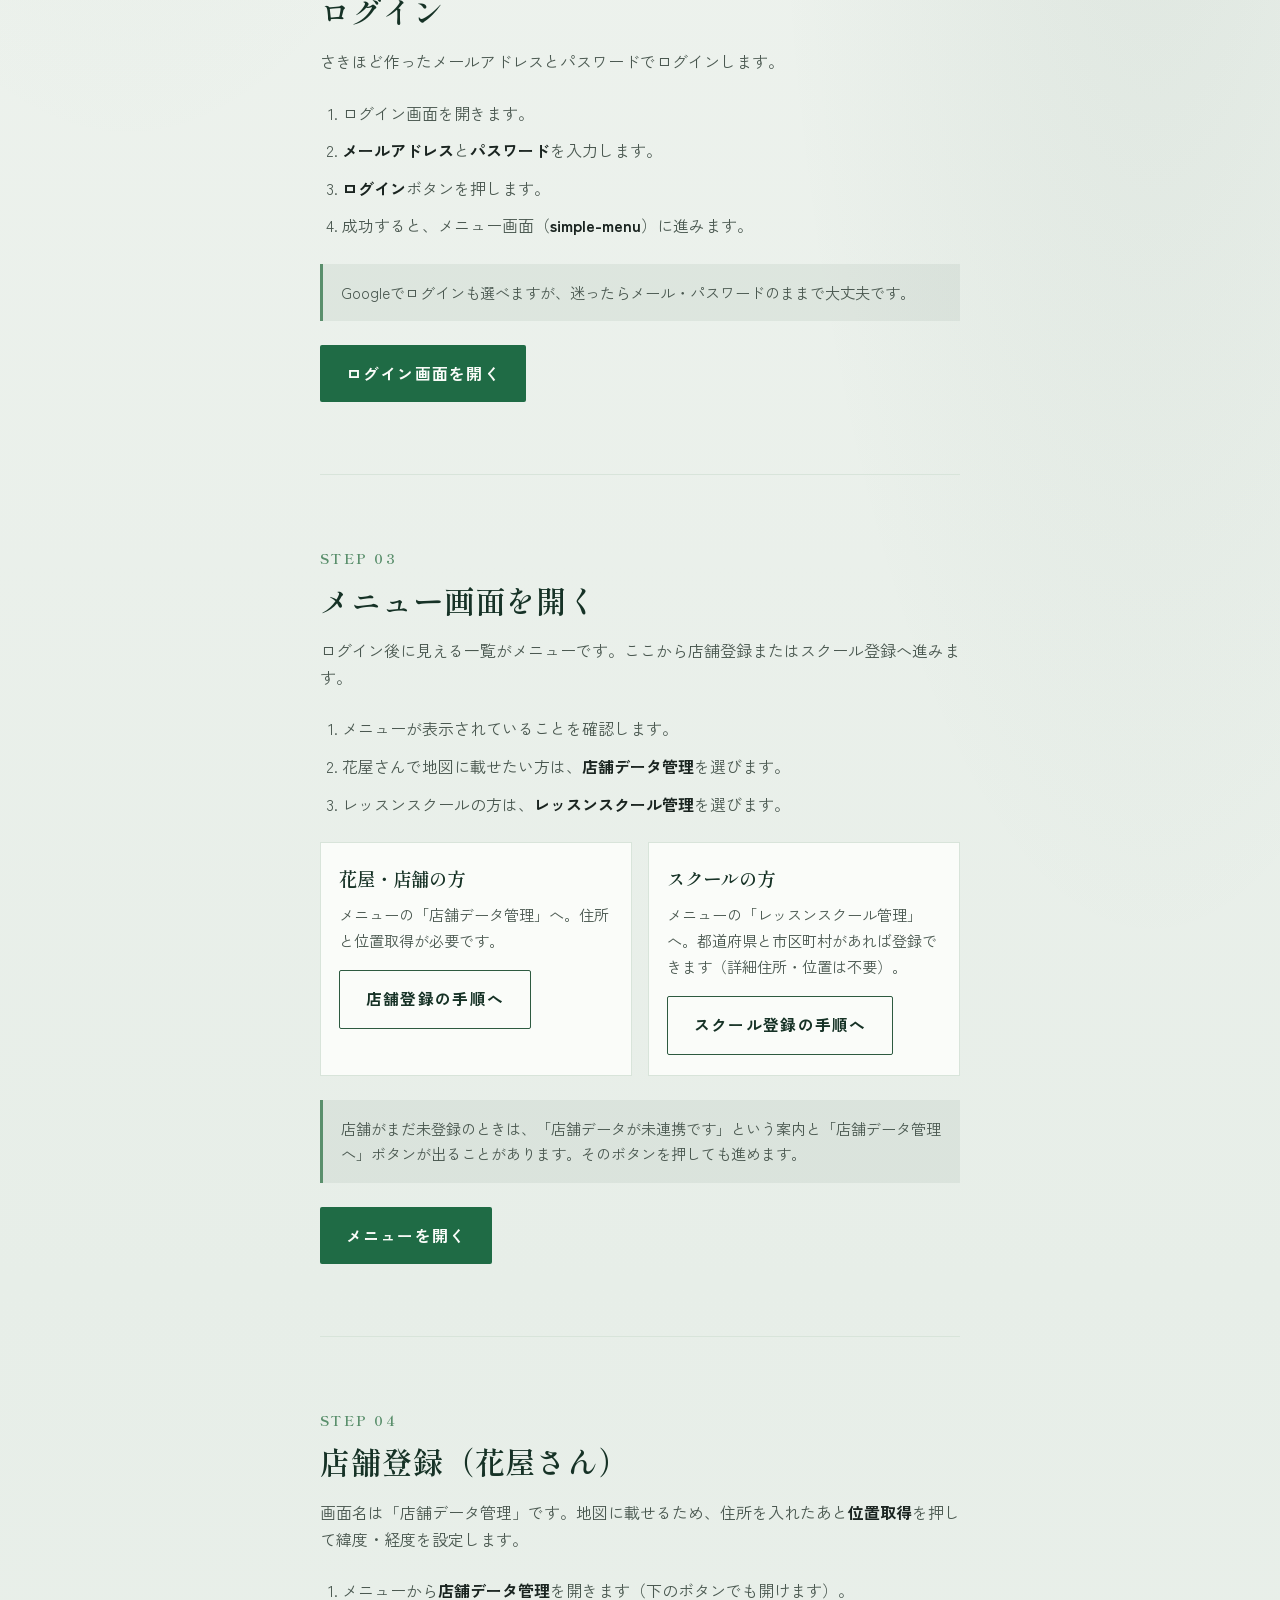
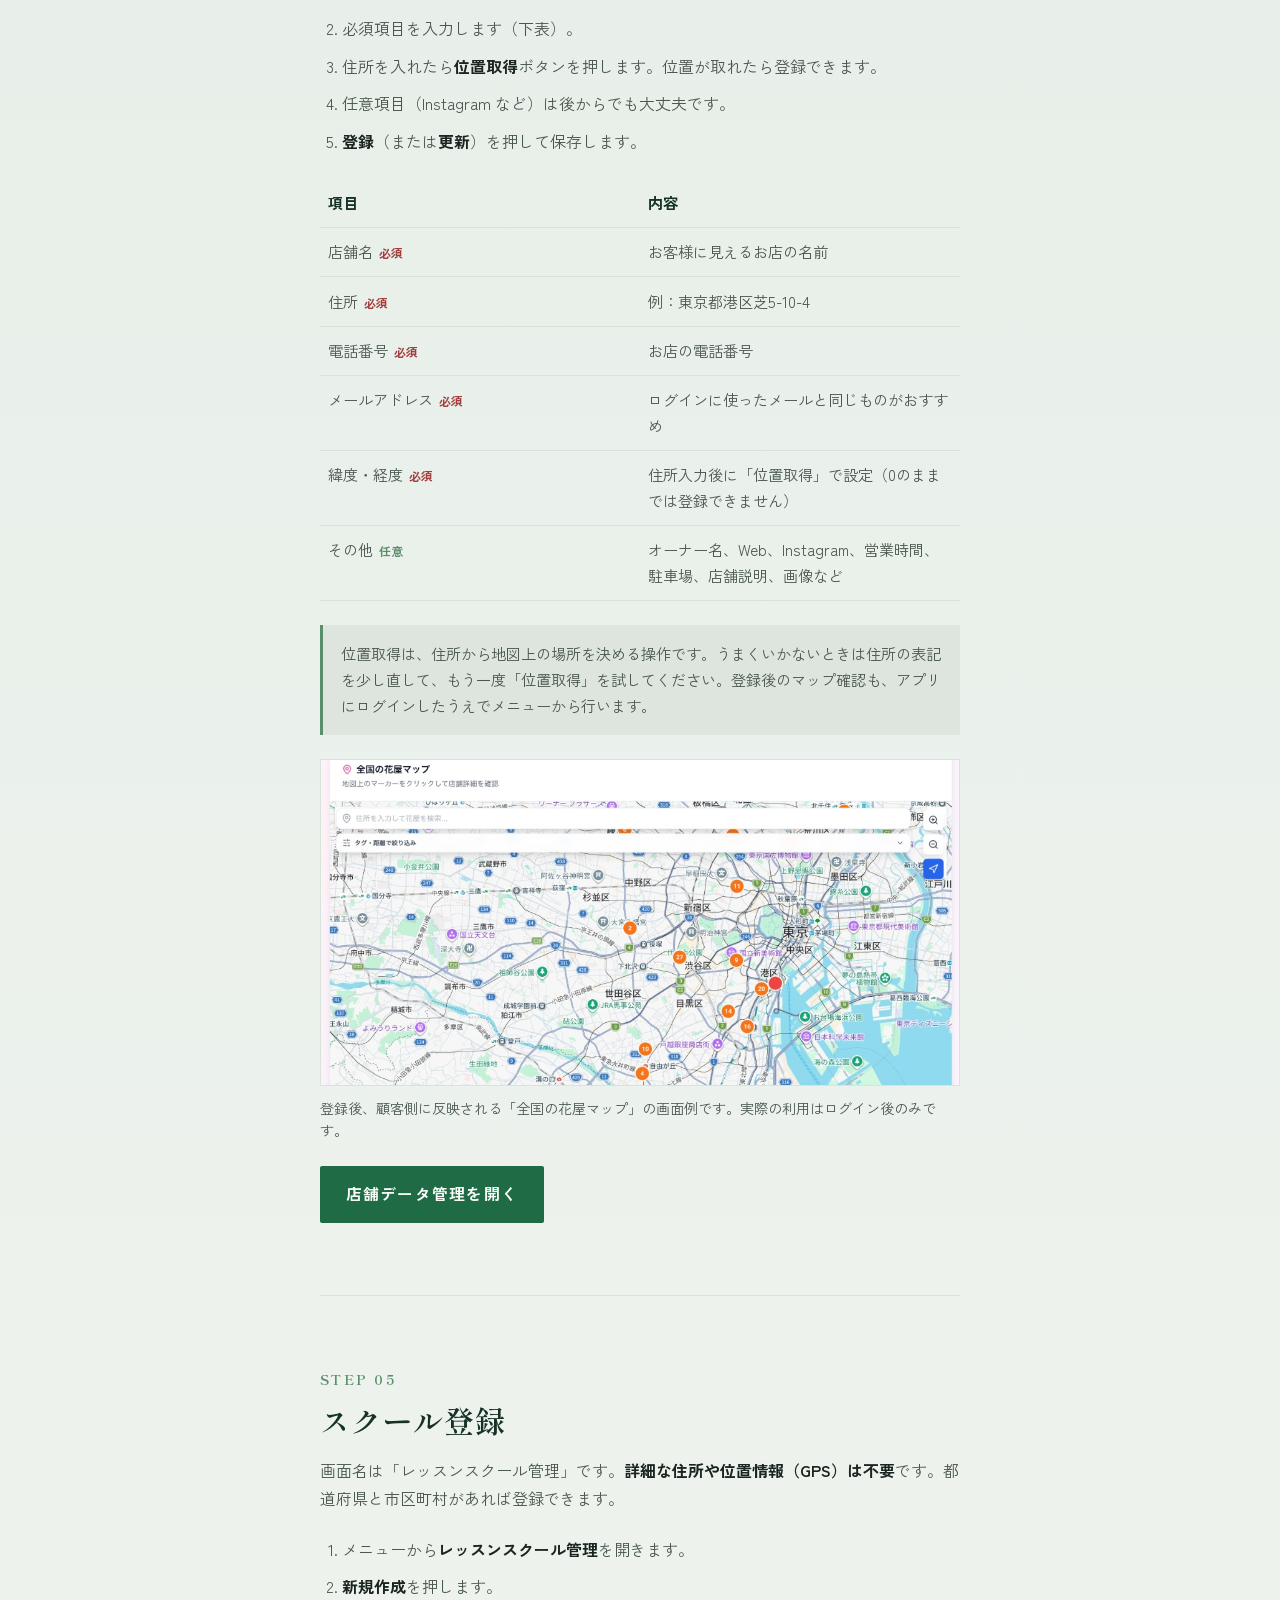
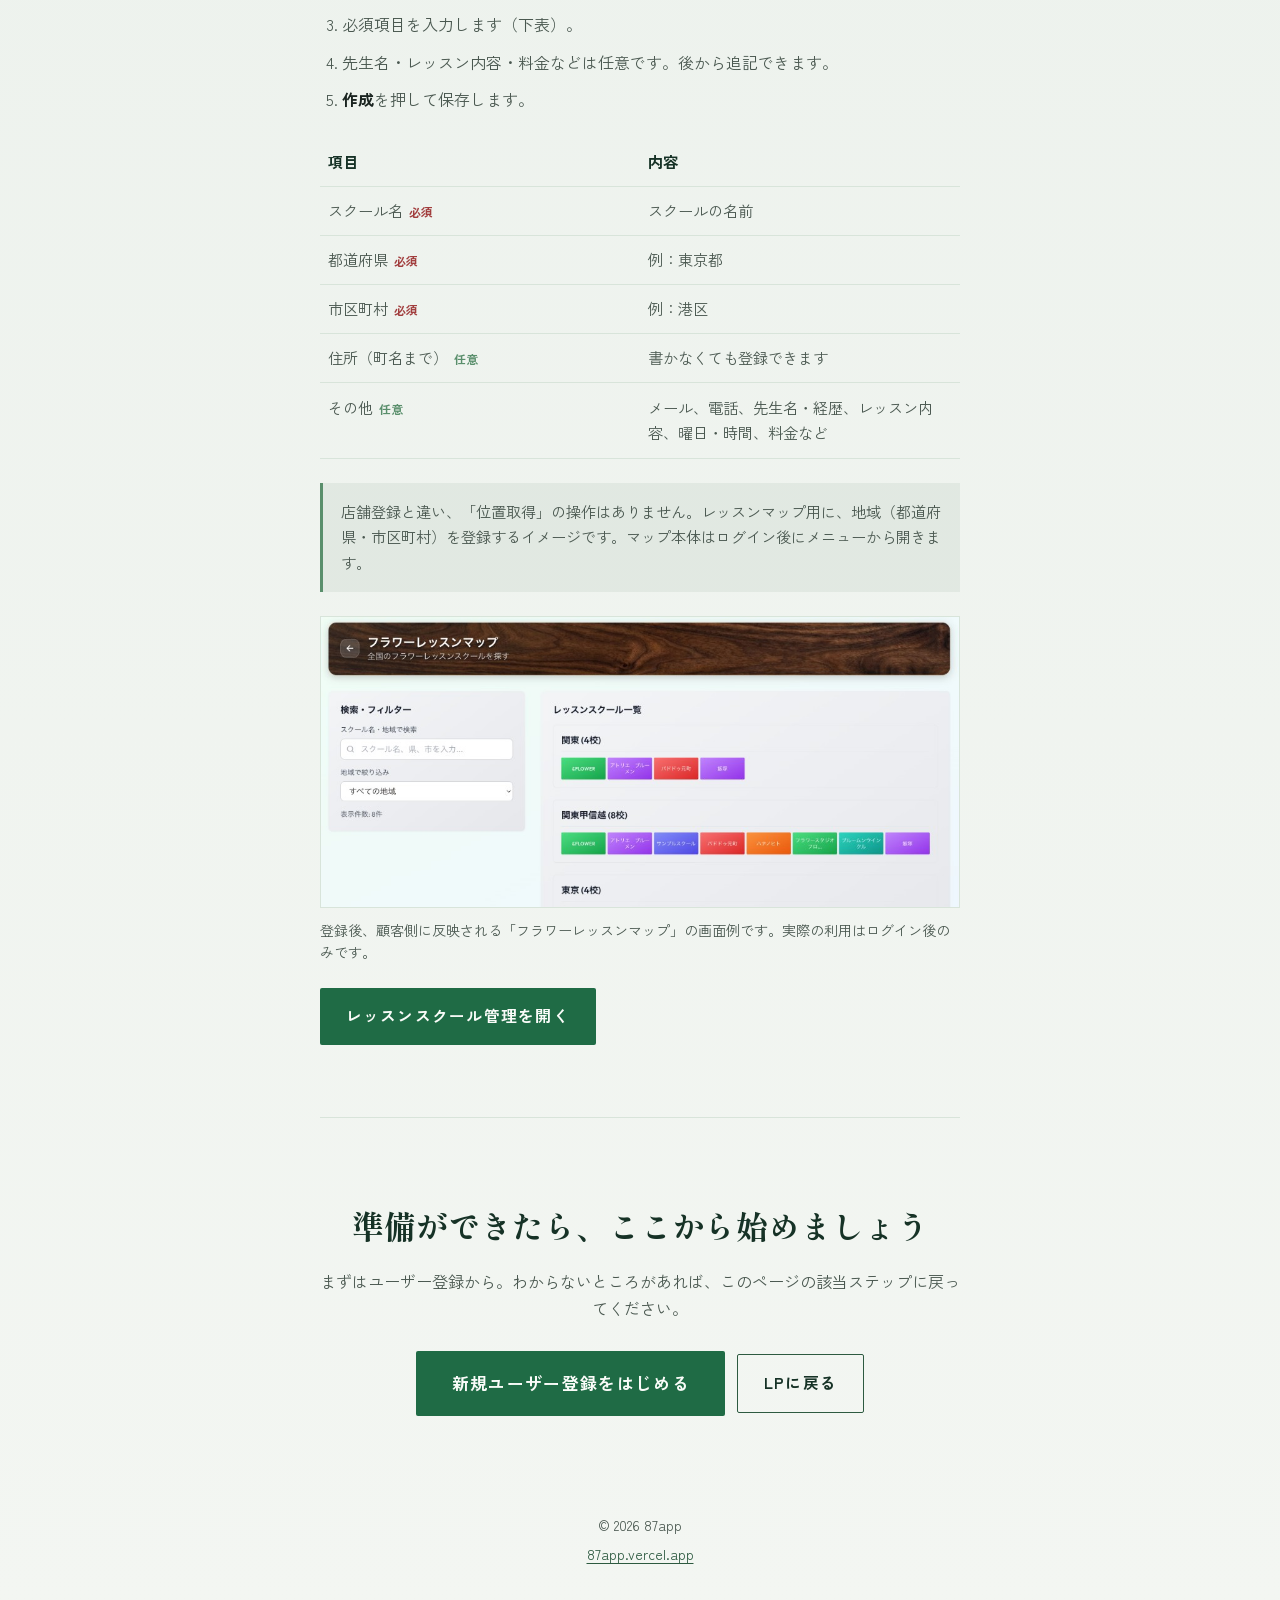
==== commit 202c1ac6: "Add florist and lesson map screenshots to the registration guide. Replace placeholder graphics with " ====
--- a/guide.html
+++ b/guide.html
@@ -425,8 +425,8 @@
         <p>位置取得は、住所から地図上の場所を決める操作です。うまくいかないときは住所の表記を少し直して、もう一度「位置取得」を試してください。登録後のマップ確認も、アプリにログインしたうえでメニューから行います。</p>
       </div>
       <figure class="map-preview">
-        <img src="assets/map-florist-initial.svg" alt="全国フローリストマップの初期画面イメージ。店舗データは表示していません。" width="1200" height="720">
-        <figcaption>マップの初期画面イメージです。店舗などの実データは出していません。実際の利用はログイン後のみです。</figcaption>
+        <img src="assets/map-florist.png" alt="全国の花屋マップ画面。住所検索とタグ・距離での絞り込み、地図上の店舗マーカーが表示されています。" width="1024" height="523">
+        <figcaption>登録後、顧客側に反映される「全国の花屋マップ」の画面例です。実際の利用はログイン後のみです。</figcaption>
       </figure>
       <div class="step__actions">
         <a class="btn btn--primary" href="https://87app.vercel.app/store-registration" target="_blank" rel="noopener noreferrer">店舗データ管理を開く</a>
@@ -478,8 +478,8 @@
         <p>店舗登録と違い、「位置取得」の操作はありません。レッスンマップ用に、地域（都道府県・市区町村）を登録するイメージです。マップ本体はログイン後にメニューから開きます。</p>
       </div>
       <figure class="map-preview">
-        <img src="assets/map-lesson-initial.svg" alt="フラワーレッスンマップの初期画面イメージ。スクールデータは表示していません。" width="1200" height="720">
-        <figcaption>マップの初期画面イメージです。登録スクールの一覧データは出していません。実際の利用はログイン後のみです。</figcaption>
+        <img src="assets/map-lesson.png" alt="フラワーレッスンマップ画面。地域絞り込みとレッスンスクール一覧が表示されています。" width="1024" height="466">
+        <figcaption>登録後、顧客側に反映される「フラワーレッスンマップ」の画面例です。実際の利用はログイン後のみです。</figcaption>
       </figure>
       <div class="step__actions">
         <a class="btn btn--primary" href="https://87app.vercel.app/lesson-school-management" target="_blank" rel="noopener noreferrer">レッスンスクール管理を開く</a>
--- a/styles.css
+++ b/styles.css
@@ -31,7 +31,7 @@
     linear-gradient(180deg, var(--paper) 0%, var(--paper-warm) 45%, var(--paper) 100%);
   font-family: var(--font-body);
   font-weight: 400;
-  line-height: 1.8;
+  line-height: 1.7;
   -webkit-font-smoothing: antialiased;
 }
 
@@ -102,11 +102,28 @@
 .section {
   width: min(100% - 2.5rem, var(--max));
   margin: 0 auto;
-  padding: clamp(4rem, 10vw, 6.5rem) 0;
+  padding: clamp(2.4rem, 5.5vw, 3.6rem) 0;
 }
 
 .section--wide {
   width: min(100% - 2.5rem, var(--wide));
+}
+
+/* 導入3セクションは連続して読ませる */
+.section--compact {
+  padding: clamp(1.35rem, 3vw, 1.9rem) 0;
+}
+
+.section--compact + .section--compact {
+  padding-top: clamp(0.85rem, 2vw, 1.25rem);
+}
+
+#about.section--compact {
+  padding-top: clamp(2.2rem, 5vw, 3.2rem);
+}
+
+#structure.section--compact {
+  padding-bottom: clamp(2.2rem, 5vw, 3.2rem);
 }
 
 .section__label {
@@ -115,23 +132,23 @@
   letter-spacing: 0.22em;
   text-transform: uppercase;
   color: var(--green-soft);
-  margin: 0 0 0.75rem;
+  margin: 0 0 0.4rem;
 }
 
 .section__title {
   font-family: var(--font-display);
-  font-size: clamp(1.65rem, 4vw, 2.35rem);
+  font-size: clamp(1.55rem, 3.6vw, 2.1rem);
   font-weight: 600;
-  line-height: 1.45;
+  line-height: 1.4;
   letter-spacing: 0.04em;
-  margin: 0 0 1.5rem;
+  margin: 0 0 0.9rem;
   color: var(--green-deep);
 }
 
 .section__body p {
-  margin: 0 0 1.15rem;
+  margin: 0 0 0.7rem;
   color: var(--ink-soft);
-  font-size: 1.02rem;
+  font-size: 1rem;
 }
 
 .section__body p:last-child {
@@ -150,7 +167,7 @@
 }
 
 footer {
-  padding: 2.5rem 1.25rem 3rem;
+  padding: 1.75rem 1.25rem 2.25rem;
   text-align: center;
   color: var(--ink-soft);
   font-size: 0.88rem;
